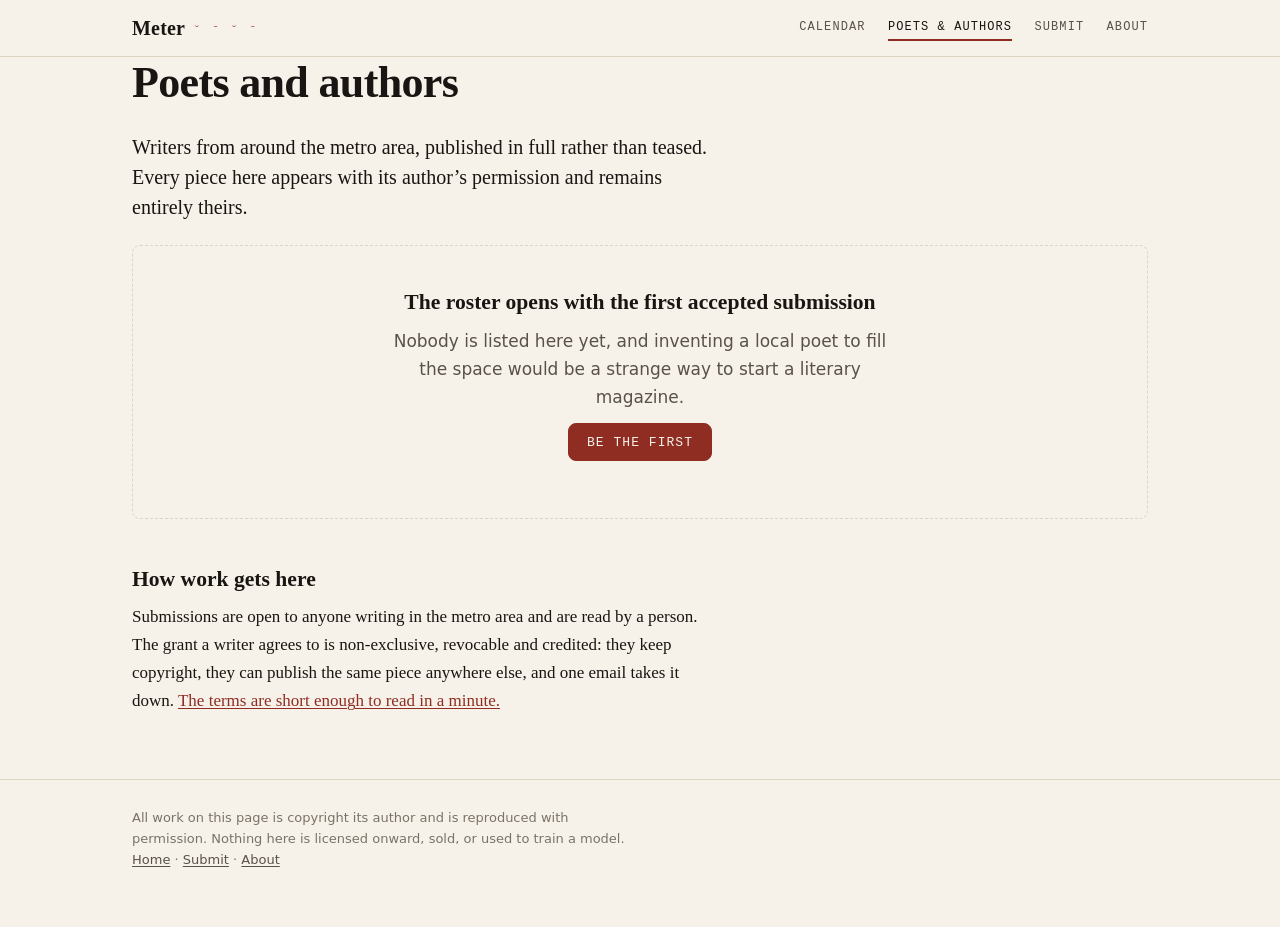
==== public/poets/index.html @ b556f037 "Scaffold Meter: NYC metro literary calendar and reading room A calendar for readings, open mics, wor" ====
<!DOCTYPE html>
<html lang="en" data-skin="paper">
<head>
<meta charset="UTF-8">
<meta name="viewport" content="width=device-width, initial-scale=1">
<title>Meter — Poets and authors</title>
<meta name="description" content="Poems and prose by writers in the New York metro area, published in full with their permission and on their terms.">
<meta name="color-scheme" content="light dark">
<link rel="stylesheet" href="../assets/css/meter.css">
</head>
<body>

<header class="top">
  <div class="shell top-inner">
    <a class="wordmark" href="../index.html">Meter<span class="scan">˘ ˉ ˘ ˉ</span></a>
    <nav class="links" aria-label="Main">
      <a href="../calendar.html">Calendar</a>
      <a href="index.html" aria-current="page">Poets &amp; authors</a>
      <a href="../submit.html">Submit</a>
      <a href="../about.html">About</a>
    </nav>
  </div>
</header>

<main class="shell">

  <h1>Poets and authors</h1>

  <div class="prose">
    <p class="lede">
      Writers from around the metro area, published in full rather than teased.
      Every piece here appears with its author&rsquo;s permission and remains entirely
      theirs.
    </p>
  </div>

  <div id="roster"></div>

  <div class="prose" style="margin-top:3rem">
    <h2>How work gets here</h2>
    <p>
      Submissions are open to anyone writing in the metro area and are read by a
      person. The grant a writer agrees to is non-exclusive, revocable and
      credited: they keep copyright, they can publish the same piece anywhere
      else, and one email takes it down.
      <a href="../submit.html">The terms are short enough to read in a minute.</a>
    </p>
  </div>

</main>

<footer class="colophon">
  <div class="shell">
    <p>
      All work on this page is copyright its author and is reproduced with
      permission. Nothing here is licensed onward, sold, or used to train a model.
      <a href="../index.html">Home</a> &middot;
      <a href="../submit.html">Submit</a> &middot;
      <a href="../about.html">About</a>
    </p>
  </div>
</footer>

<script>
  (function () {
    "use strict";

    function escapeHtml(value) {
      return String(value == null ? "" : value)
        .replace(/&/g, "&amp;").replace(/</g, "&lt;").replace(/>/g, "&gt;")
        .replace(/"/g, "&quot;").replace(/'/g, "&#39;");
    }

    var KIND = { poet: "Poet", author: "Author", both: "Poet and author" };

    // A piece is rendered inside <pre>: the line breaks a poet sent are the poem,
    // and no amount of responsive layout is worth reflowing them.
    function pieceHtml(piece) {
      var html = '<div class="piece">';
      if (piece.title) html += "<h3>" + escapeHtml(piece.title) + "</h3>";
      html += "<pre>" + escapeHtml(piece.text) + "</pre>";
      var credit = [];
      if (piece.form && piece.form !== "poem") credit.push(escapeHtml(piece.form));
      if (piece.note) credit.push(escapeHtml(piece.note));
      if (credit.length) html += '<p class="credit">' + credit.join(" &middot; ") + "</p>";
      return html + "</div>";
    }

    function writerHtml(writer) {
      var links = writer.links || {};
      var html = '<section class="writer" id="' + escapeHtml(writer.slug) + '">';
      html += "<h2>" + escapeHtml(writer.name) + "</h2>";

      var line = [];
      if (writer.kind && KIND[writer.kind]) line.push(KIND[writer.kind]);
      if (writer.based) line.push(escapeHtml(writer.based));
      if (line.length) html += '<p class="count">' + line.join(" &middot; ") + "</p>";

      if (writer.bio) html += '<div class="prose"><p>' + escapeHtml(writer.bio) + "</p></div>";

      (writer.pieces || []).forEach(function (piece) { html += pieceHtml(piece); });

      var tail = [];
      if (links.site) {
        tail.push('<a href="' + escapeHtml(links.site) +
                  '" target="_blank" rel="noopener noreferrer">Their site</a>');
      }
      if (links.social) {
        tail.push('<a href="' + escapeHtml(links.social) +
                  '" target="_blank" rel="noopener noreferrer">Elsewhere</a>');
      }
      if (links.buy) {
        tail.push('<a href="' + escapeHtml(links.buy) +
                  '" target="_blank" rel="noopener noreferrer">Buy the book</a>');
      }
      (writer.books || []).forEach(function (book) {
        var parts = [escapeHtml(book.title)];
        if (book.publisher) parts.push(escapeHtml(book.publisher));
        if (book.year) parts.push(book.year);
        tail.push(parts.join(", "));
      });
      if (tail.length) html += '<p class="credit">' + tail.join(" &middot; ") + "</p>";

      html += '<p class="credit">&copy; ' + escapeHtml(writer.name) +
              ", published here with permission.</p>";
      return html + "</section><hr>";
    }

    var target = document.getElementById("roster");

    fetch("../data/writers.json", { cache: "no-cache" })
      .then(function (response) {
        if (!response.ok) throw new Error("HTTP " + response.status);
        return response.json();
      })
      .then(function (data) {
        var writers = (data.writers || []).filter(function (writer) {
          return writer && writer.slug && writer.name;
        });
        if (!writers.length) {
          target.innerHTML =
            '<div class="empty"><h2>The roster opens with the first accepted submission</h2>' +
            "<p>Nobody is listed here yet, and inventing a local poet to fill the " +
            "space would be a strange way to start a literary magazine.</p>" +
            '<p><a class="btn" href="../submit.html">Be the first</a></p></div>';
          return;
        }
        target.innerHTML = writers.map(writerHtml).join("");
      })
      .catch(function () {
        target.innerHTML =
          '<div class="empty"><h2>The roster is not readable from here</h2>' +
          "<p>This page reads its writers from a data file, which a browser will " +
          "not fetch when the site is opened straight from disk.</p></div>";
      });
  })();
</script>
</body>
</html>
---- public/assets/css/meter.css ----
/* =============================================================================
   Meter — one stylesheet, two skins.

   A page declares which it wants on <html data-skin="paper"> or "board".

     paper  reading rooms: the landing page, writer profiles, submissions, about.
            Warm ground, serif at a real reading size, a single oxblood accent.
            Light-first, with a dark variant for anyone whose system asks.

     board  data rooms: the calendar. Inherits the datarail.org palette on
            purpose, so the family resemblance to /events is visible. Dark only —
            a board is a board.

   The split is the argument: writing is data, and the two deserve different
   rooms. Everything structural is shared so the two never drift apart.
   ============================================================================= */

/* ---- shared ---------------------------------------------------------------- */

:root {
  --font-serif: "Iowan Old Style", "Palatino Linotype", Palatino, "Book Antiqua", Georgia, serif;
  --font-sans: system-ui, -apple-system, BlinkMacSystemFont, "Segoe UI", Roboto, sans-serif;
  --font-mono: ui-monospace, SFMono-Regular, Menlo, Monaco, Consolas, "Liberation Mono", monospace;

  --shell: 1080px;
  --measure: 34em;          /* the reading measure, ~68 characters */
  --step: 1rem;
  --radius: 8px;
  --header-h: 56px;
  --transition: 150ms ease-out;
}

/* ---- paper ----------------------------------------------------------------- */

html[data-skin="paper"] {
  --bg: #f6f2ea;
  --bg-soft: #fffdf7;
  --bg-raised: #fffdf7;
  --fg: #191512;
  --muted: #5a5148;
  --dim: #7b7267;
  --rule: #ded4c4;
  --rule-hair: #e8e0d3;
  --accent: #8f2d22;
  --accent-ink: #8f2d22;
  --accent-wash: rgba(143, 45, 34, 0.07);
  --shade: rgba(25, 21, 18, 0.03);
  --body-font: var(--font-serif);
  --body-size: 1.0625rem;
  --body-leading: 1.65;
}

@media (prefers-color-scheme: dark) {
  html[data-skin="paper"]:not([data-theme="light"]) {
    --bg: #14110f;
    --bg-soft: #1b1714;
    --bg-raised: #1b1714;
    --fg: #ece6dc;
    --muted: #a99e90;
    --dim: #8b8175;
    --rule: #322b24;
    --rule-hair: #262019;
    --accent: #e0846a;
    --accent-ink: #e0846a;
    --accent-wash: rgba(224, 132, 106, 0.1);
    --shade: rgba(255, 255, 255, 0.03);
  }
}

/* ---- board (datarail.org palette) ----------------------------------------- */

html[data-skin="board"] {
  --bg: #05070b;
  --bg-soft: #0b0e16;
  --bg-raised: #10141f;
  --fg: #f5f5f7;
  --muted: #9ca3af;
  --dim: #7c8694;
  --rule: #1f2933;
  --rule-hair: rgba(31, 41, 51, 0.85);
  --accent: #42f5ff;
  --accent-ink: #42f5ff;
  --accent-strong: #42ffb3;
  --accent-warm: #ffd94a;
  --accent-wash: rgba(66, 245, 255, 0.09);
  --shade: rgba(255, 255, 255, 0.04);
  --body-font: var(--font-sans);
  --body-size: 0.9375rem;
  --body-leading: 1.55;
  color-scheme: dark;
}

/* ---- reset and base -------------------------------------------------------- */

* { box-sizing: border-box; }

body {
  margin: 0;
  background: var(--bg);
  color: var(--fg);
  font: var(--body-size)/var(--body-leading) var(--body-font);
  -webkit-font-smoothing: antialiased;
  text-rendering: optimizeLegibility;
}

a { color: var(--accent-ink); text-decoration-thickness: 1px; text-underline-offset: 2px; }
a:hover { text-decoration-thickness: 2px; }

h1, h2, h3 { line-height: 1.2; margin: 0 0 0.5em; font-weight: 600; }
h1 { font-size: clamp(1.9rem, 4.5vw, 2.75rem); letter-spacing: -0.015em; }
h2 { font-size: 1.35rem; }
h3 { font-size: 1.0625rem; }

hr { border: 0; border-top: 1px solid var(--rule); margin: calc(var(--step) * 2.5) 0; }

.shell { max-width: var(--shell); margin: 0 auto; padding: 0 clamp(1rem, 4vw, 2rem); }
.prose { max-width: var(--measure); }
.prose p { margin: 0 0 1.15em; }
.prose h2 { margin-top: 2em; }

.visually-hidden {
  position: absolute; width: 1px; height: 1px; overflow: hidden;
  clip: rect(0 0 0 0); white-space: nowrap;
}

/* ---- header ---------------------------------------------------------------- */

.top {
  position: sticky; top: 0; z-index: 20;
  background: color-mix(in srgb, var(--bg) 92%, transparent);
  backdrop-filter: blur(8px);
  border-bottom: 1px solid var(--rule);
}
.top-inner {
  display: flex; align-items: center; gap: clamp(0.75rem, 3vw, 2rem);
  min-height: var(--header-h);
}

.wordmark {
  display: flex; align-items: baseline; gap: 0.5rem;
  font: 600 1.25rem/1 var(--font-serif);
  letter-spacing: 0.01em;
  color: var(--fg); text-decoration: none;
}
.wordmark:hover { text-decoration: none; }
/* Scansion marks. The one place the metaphor is allowed to be literal. */
.wordmark .scan {
  font: 0.75rem/1 var(--font-mono);
  color: var(--accent-ink);
  letter-spacing: 0.18em;
  opacity: 0.8;
}

nav.links { margin-left: auto; display: flex; flex-wrap: wrap; gap: clamp(0.6rem, 2vw, 1.4rem); }
nav.links a {
  font: 500 0.75rem/1 var(--font-mono);
  letter-spacing: 0.09em; text-transform: uppercase;
  color: var(--muted); text-decoration: none;
  padding: 0.4rem 0; border-bottom: 2px solid transparent;
}
nav.links a:hover { color: var(--fg); }
nav.links a[aria-current="page"] { color: var(--fg); border-bottom-color: var(--accent); }

/* ---- footer ---------------------------------------------------------------- */

.colophon {
  margin-top: calc(var(--step) * 4);
  border-top: 1px solid var(--rule);
  padding: calc(var(--step) * 1.75) 0 calc(var(--step) * 3);
  color: var(--dim);
  font: 0.8125rem/1.6 var(--font-sans);
}
.colophon p { margin: 0 0 0.6em; max-width: 60ch; }
.colophon a { color: var(--muted); }

/* ---- notices --------------------------------------------------------------- */

.notice {
  border: 1px solid var(--rule);
  border-left: 3px solid var(--accent);
  background: var(--accent-wash);
  border-radius: var(--radius);
  padding: 0.85rem 1rem;
  margin: var(--step) 0;
  font: 0.875rem/1.55 var(--font-sans);
  color: var(--fg);
}
.notice strong { font-weight: 650; }
.notice--loud { border-left-color: var(--accent-warm, var(--accent)); }

.empty {
  border: 1px dashed var(--rule);
  border-radius: var(--radius);
  padding: clamp(1.5rem, 5vw, 2.75rem);
  text-align: center;
  color: var(--muted);
  font-family: var(--font-sans);
}
.empty h2 { color: var(--fg); font-family: var(--body-font); }
.empty p { max-width: 46ch; margin: 0 auto 0.75em; }

/* ---- controls -------------------------------------------------------------- */

.controls {
  display: flex; flex-wrap: wrap; gap: 0.5rem 0.75rem; align-items: center;
  padding: var(--step) 0;
  border-bottom: 1px solid var(--rule-hair);
}
.chips { display: flex; flex-wrap: wrap; gap: 0.4rem; }
.chip {
  font: 500 0.75rem/1 var(--font-mono);
  letter-spacing: 0.06em; text-transform: uppercase;
  color: var(--muted);
  background: transparent;
  border: 1px solid var(--rule);
  border-radius: 999px;
  padding: 0.45rem 0.8rem;
  cursor: pointer;
  transition: color var(--transition), border-color var(--transition), background var(--transition);
}
.chip:hover { color: var(--fg); border-color: var(--dim); }
.chip[aria-pressed="true"] {
  color: var(--bg); background: var(--accent); border-color: var(--accent);
}
html[data-skin="board"] .chip[aria-pressed="true"] { color: #05070b; }

.search {
  flex: 1 1 12rem; min-width: 9rem;
  font: 0.875rem var(--font-sans);
  color: var(--fg); background: var(--bg-soft);
  border: 1px solid var(--rule); border-radius: var(--radius);
  padding: 0.5rem 0.7rem;
}
.search::placeholder { color: var(--dim); }
.search:focus-visible { outline: 2px solid var(--accent); outline-offset: 1px; }

.count { font: 0.75rem/1 var(--font-mono); color: var(--dim); letter-spacing: 0.06em; }

/* ---- the board ------------------------------------------------------------- */

.daygroup { margin: calc(var(--step) * 2) 0 0; }
.daygroup > h2 {
  position: sticky; top: var(--header-h); z-index: 10;
  margin: 0 0 0.5rem;
  padding: 0.5rem 0;
  background: color-mix(in srgb, var(--bg) 94%, transparent);
  border-bottom: 1px solid var(--rule-hair);
  font: 500 0.75rem/1 var(--font-mono);
  letter-spacing: 0.12em; text-transform: uppercase;
  color: var(--muted);
}
.daygroup > h2 .today { color: var(--accent-warm, var(--accent)); }

.listing {
  display: grid;
  grid-template-columns: 4.5rem 1fr auto;
  gap: 0.35rem 1rem;
  align-items: baseline;
  padding: 0.85rem 0.5rem;
  border-bottom: 1px solid var(--rule-hair);
  border-radius: var(--radius);
}
.listing:hover { background: var(--shade); }
.listing .when { font: 0.8125rem/1.4 var(--font-mono); color: var(--accent-ink); }
.listing .what { min-width: 0; }
.listing .what h3 { margin: 0 0 0.15rem; font-size: 1rem; }
.listing .what h3 a { color: var(--fg); text-decoration: none; }
.listing .what h3 a:hover { color: var(--accent-ink); text-decoration: underline; }
.listing .where { font: 0.8125rem/1.5 var(--font-sans); color: var(--muted); }
.listing .where .dot { color: var(--dim); padding: 0 0.35rem; }
.listing .blurb {
  grid-column: 2; margin: 0.35rem 0 0;
  font: 0.8125rem/1.55 var(--font-sans); color: var(--dim);
  max-width: 62ch;
}
.listing .meta { display: flex; flex-direction: column; align-items: flex-end; gap: 0.3rem; }
.listing .price { font: 0.8125rem/1 var(--font-mono); color: var(--fg); white-space: nowrap; }

.tag {
  font: 500 0.6875rem/1 var(--font-mono);
  letter-spacing: 0.08em; text-transform: uppercase;
  border: 1px solid var(--rule); border-radius: 4px;
  padding: 0.25rem 0.4rem; color: var(--muted); white-space: nowrap;
}
.tag--reading  { color: var(--accent-ink); border-color: color-mix(in srgb, var(--accent) 40%, var(--rule)); }
.tag--openmic  { color: var(--accent-strong, var(--accent-ink)); border-color: color-mix(in srgb, var(--accent-strong, var(--accent)) 40%, var(--rule)); }
.tag--workshop { color: var(--accent-warm, var(--fg)); border-color: color-mix(in srgb, var(--accent-warm, var(--fg)) 40%, var(--rule)); }
.tag--launch   { color: var(--fg); }
.tag--panel    { color: var(--muted); }

.note-access, .note-reg {
  grid-column: 2; margin: 0.3rem 0 0;
  font: 0.75rem/1.5 var(--font-mono); color: var(--dim);
}
.note-access::before { content: "access "; color: var(--muted); }
.note-reg::before { content: "register "; color: var(--muted); }

@media (max-width: 620px) {
  .listing { grid-template-columns: 3.75rem 1fr; }
  .listing .meta { grid-column: 2; flex-direction: row; align-items: center; justify-content: flex-start; }
  .listing .blurb, .listing .note-access, .listing .note-reg { grid-column: 1 / -1; }
}

/* ---- paper pages ----------------------------------------------------------- */

.lede {
  font: 1.25rem/1.5 var(--body-font);
  color: var(--fg);
  max-width: 32em;
  margin: 0 0 1.5em;
}
html[data-skin="paper"] .hero { padding: clamp(2.5rem, 8vw, 5rem) 0 clamp(1.5rem, 4vw, 2.5rem); }

.cards { display: grid; gap: 1rem; grid-template-columns: repeat(auto-fit, minmax(15rem, 1fr)); }
.card {
  border: 1px solid var(--rule); border-radius: var(--radius);
  background: var(--bg-soft);
  padding: 1.1rem 1.15rem;
}
.card h3 { margin: 0 0 0.4rem; }
.card p { margin: 0; font: 0.875rem/1.6 var(--font-sans); color: var(--muted); }
.card .stat { font: 600 1.75rem/1 var(--font-mono); color: var(--accent-ink); display: block; margin-bottom: 0.3rem; }

.piece {
  border-left: 2px solid var(--rule);
  padding-left: clamp(1rem, 3vw, 1.75rem);
  margin: 2rem 0;
}
.piece h3 { font-family: var(--font-serif); font-style: italic; font-weight: 500; }
/* A poem is not prose: preserve the poet's line breaks exactly as submitted. */
.piece pre {
  font: 1.0625rem/1.7 var(--font-serif);
  white-space: pre-wrap;
  margin: 0 0 0.75rem;
  color: var(--fg);
}
.piece .credit { font: 0.8125rem/1.5 var(--font-sans); color: var(--dim); }

.terms { counter-reset: term; list-style: none; padding: 0; max-width: var(--measure); }
.terms li {
  counter-increment: term;
  position: relative;
  padding-left: 2.25rem;
  margin-bottom: 1rem;
}
.terms li::before {
  content: counter(term);
  position: absolute; left: 0; top: 0.1em;
  font: 500 0.75rem/1.6 var(--font-mono);
  color: var(--accent-ink);
  border: 1px solid var(--rule); border-radius: 50%;
  width: 1.6rem; height: 1.6rem; text-align: center;
}

.datatable { width: 100%; border-collapse: collapse; font: 0.875rem var(--font-sans); }
.datatable th, .datatable td {
  text-align: left; padding: 0.55rem 0.6rem;
  border-bottom: 1px solid var(--rule-hair);
}
.datatable th {
  font: 500 0.6875rem/1 var(--font-mono);
  letter-spacing: 0.08em; text-transform: uppercase; color: var(--muted);
}
.datatable td.num { font-family: var(--font-mono); text-align: right; }
.datatable tr td.zero { color: var(--dim); }
.scroll-x { overflow-x: auto; }

.btn {
  display: inline-block;
  font: 500 0.8125rem/1 var(--font-mono);
  letter-spacing: 0.08em; text-transform: uppercase;
  color: var(--bg); background: var(--accent);
  border: 1px solid var(--accent); border-radius: var(--radius);
  padding: 0.7rem 1.1rem; text-decoration: none;
}
.btn:hover { text-decoration: none; filter: brightness(1.08); }
.btn--ghost { color: var(--accent-ink); background: transparent; }
html[data-skin="board"] .btn { color: #05070b; }

@media (prefers-reduced-motion: reduce) {
  * { transition: none !important; }
}
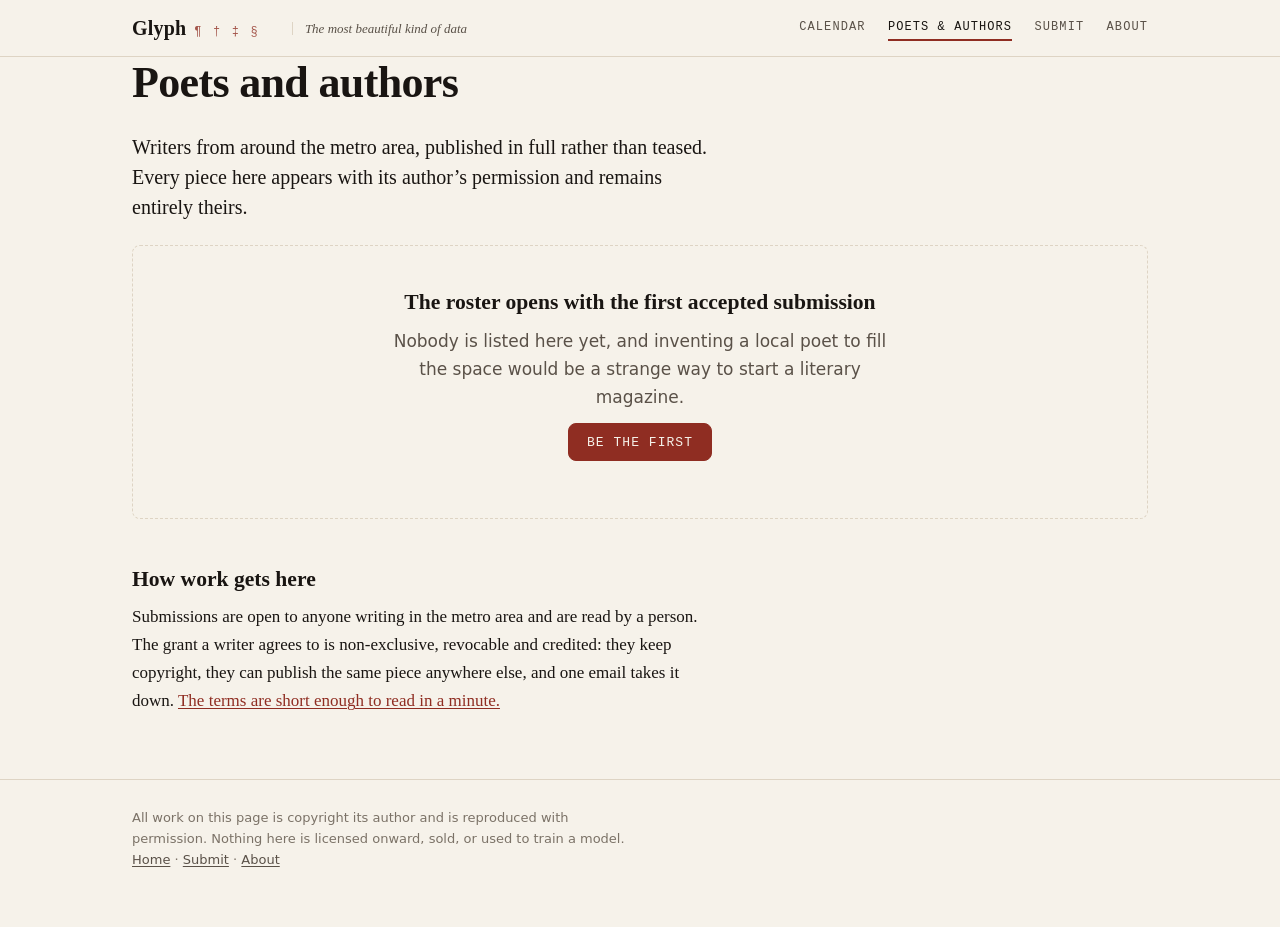
==== commit c5d58e33: "Rename Meter to Glyph and add the slogan Meter named the wrong thing: it pointed at prosody, which i" ====
--- a/public/poets/index.html
+++ b/public/poets/index.html
@@ -3,16 +3,17 @@
 <head>
 <meta charset="UTF-8">
 <meta name="viewport" content="width=device-width, initial-scale=1">
-<title>Meter — Poets and authors</title>
+<title>Glyph — Poets and authors</title>
 <meta name="description" content="Poems and prose by writers in the New York metro area, published in full with their permission and on their terms.">
 <meta name="color-scheme" content="light dark">
-<link rel="stylesheet" href="../assets/css/meter.css">
+<link rel="stylesheet" href="../assets/css/glyph.css">
 </head>
 <body>
 
 <header class="top">
   <div class="shell top-inner">
-    <a class="wordmark" href="../index.html">Meter<span class="scan">˘ ˉ ˘ ˉ</span></a>
+    <a class="wordmark" href="../index.html">Glyph<span class="marks">&#182; &#8224; &#8225; &#167;</span></a>
+      <span class="tagline">The most beautiful kind of data</span>
     <nav class="links" aria-label="Main">
       <a href="../calendar.html">Calendar</a>
       <a href="index.html" aria-current="page">Poets &amp; authors</a>
--- a/public/assets/css/glyph.css
+++ b/public/assets/css/glyph.css
@@ -0,0 +1,394 @@
+/* =============================================================================
+   Glyph — one stylesheet, two skins.
+
+   A page declares which it wants on <html data-skin="paper"> or "board".
+
+     paper  reading rooms: the landing page, writer profiles, submissions, about.
+            Warm ground, serif at a real reading size, a single oxblood accent.
+            Light-first, with a dark variant for anyone whose system asks.
+
+     board  data rooms: the calendar. Inherits the datarail.org palette on
+            purpose, so the family resemblance to /events is visible. Dark only —
+            a board is a board.
+
+   The split is the argument: writing is data, and the two deserve different
+   rooms. Everything structural is shared so the two never drift apart.
+   ============================================================================= */
+
+/* ---- shared ---------------------------------------------------------------- */
+
+:root {
+  --font-serif: "Iowan Old Style", "Palatino Linotype", Palatino, "Book Antiqua", Georgia, serif;
+  --font-sans: system-ui, -apple-system, BlinkMacSystemFont, "Segoe UI", Roboto, sans-serif;
+  --font-mono: ui-monospace, SFMono-Regular, Menlo, Monaco, Consolas, "Liberation Mono", monospace;
+
+  --shell: 1080px;
+  --measure: 34em;          /* the reading measure, ~68 characters */
+  --step: 1rem;
+  --radius: 8px;
+  --header-h: 56px;
+  --transition: 150ms ease-out;
+}
+
+/* ---- paper ----------------------------------------------------------------- */
+
+html[data-skin="paper"] {
+  --bg: #f6f2ea;
+  --bg-soft: #fffdf7;
+  --bg-raised: #fffdf7;
+  --fg: #191512;
+  --muted: #5a5148;
+  --dim: #7b7267;
+  --rule: #ded4c4;
+  --rule-hair: #e8e0d3;
+  --accent: #8f2d22;
+  --accent-ink: #8f2d22;
+  --accent-wash: rgba(143, 45, 34, 0.07);
+  --shade: rgba(25, 21, 18, 0.03);
+  --body-font: var(--font-serif);
+  --body-size: 1.0625rem;
+  --body-leading: 1.65;
+}
+
+@media (prefers-color-scheme: dark) {
+  html[data-skin="paper"]:not([data-theme="light"]) {
+    --bg: #14110f;
+    --bg-soft: #1b1714;
+    --bg-raised: #1b1714;
+    --fg: #ece6dc;
+    --muted: #a99e90;
+    --dim: #8b8175;
+    --rule: #322b24;
+    --rule-hair: #262019;
+    --accent: #e0846a;
+    --accent-ink: #e0846a;
+    --accent-wash: rgba(224, 132, 106, 0.1);
+    --shade: rgba(255, 255, 255, 0.03);
+  }
+}
+
+/* ---- board (datarail.org palette) ----------------------------------------- */
+
+html[data-skin="board"] {
+  --bg: #05070b;
+  --bg-soft: #0b0e16;
+  --bg-raised: #10141f;
+  --fg: #f5f5f7;
+  --muted: #9ca3af;
+  --dim: #7c8694;
+  --rule: #1f2933;
+  --rule-hair: rgba(31, 41, 51, 0.85);
+  --accent: #42f5ff;
+  --accent-ink: #42f5ff;
+  --accent-strong: #42ffb3;
+  --accent-warm: #ffd94a;
+  --accent-wash: rgba(66, 245, 255, 0.09);
+  --shade: rgba(255, 255, 255, 0.04);
+  --body-font: var(--font-sans);
+  --body-size: 0.9375rem;
+  --body-leading: 1.55;
+  color-scheme: dark;
+}
+
+/* ---- reset and base -------------------------------------------------------- */
+
+* { box-sizing: border-box; }
+
+body {
+  margin: 0;
+  background: var(--bg);
+  color: var(--fg);
+  font: var(--body-size)/var(--body-leading) var(--body-font);
+  -webkit-font-smoothing: antialiased;
+  text-rendering: optimizeLegibility;
+}
+
+a { color: var(--accent-ink); text-decoration-thickness: 1px; text-underline-offset: 2px; }
+a:hover { text-decoration-thickness: 2px; }
+
+h1, h2, h3 { line-height: 1.2; margin: 0 0 0.5em; font-weight: 600; }
+h1 { font-size: clamp(1.9rem, 4.5vw, 2.75rem); letter-spacing: -0.015em; }
+h2 { font-size: 1.35rem; }
+h3 { font-size: 1.0625rem; }
+
+hr { border: 0; border-top: 1px solid var(--rule); margin: calc(var(--step) * 2.5) 0; }
+
+.shell { max-width: var(--shell); margin: 0 auto; padding: 0 clamp(1rem, 4vw, 2rem); }
+.prose { max-width: var(--measure); }
+.prose p { margin: 0 0 1.15em; }
+.prose h2 { margin-top: 2em; }
+
+.visually-hidden {
+  position: absolute; width: 1px; height: 1px; overflow: hidden;
+  clip: rect(0 0 0 0); white-space: nowrap;
+}
+
+/* ---- header ---------------------------------------------------------------- */
+
+.top {
+  position: sticky; top: 0; z-index: 20;
+  background: color-mix(in srgb, var(--bg) 92%, transparent);
+  backdrop-filter: blur(8px);
+  border-bottom: 1px solid var(--rule);
+}
+.top-inner {
+  display: flex; align-items: center; gap: clamp(0.75rem, 3vw, 2rem);
+  min-height: var(--header-h);
+}
+
+.wordmark {
+  display: flex; align-items: baseline; gap: 0.5rem;
+  font: 600 1.25rem/1 var(--font-serif);
+  letter-spacing: 0.01em;
+  color: var(--fg); text-decoration: none;
+}
+.wordmark:hover { text-decoration: none; }
+/* Reference marks — pilcrow, dagger, double dagger, section. The marks a text
+   carries to point at itself, which is the name doing its own explaining. */
+.wordmark .marks {
+  font: 0.75rem/1 var(--font-mono);
+  color: var(--accent-ink);
+  letter-spacing: 0.18em;
+  opacity: 0.8;
+}
+
+/* The slogan, in the header lockup on every page but the landing one, where the
+   hero says it at full size instead. Folds away before it can crowd the nav. */
+.tagline {
+  font: italic 0.8125rem/1 var(--font-serif);
+  color: var(--muted);
+  border-left: 1px solid var(--rule);
+  padding-left: 0.75rem;
+  white-space: nowrap;
+}
+@media (max-width: 900px) { .tagline { display: none; } }
+
+nav.links { margin-left: auto; display: flex; flex-wrap: wrap; gap: clamp(0.6rem, 2vw, 1.4rem); }
+nav.links a {
+  font: 500 0.75rem/1 var(--font-mono);
+  letter-spacing: 0.09em; text-transform: uppercase;
+  color: var(--muted); text-decoration: none;
+  padding: 0.4rem 0; border-bottom: 2px solid transparent;
+}
+nav.links a:hover { color: var(--fg); }
+nav.links a[aria-current="page"] { color: var(--fg); border-bottom-color: var(--accent); }
+
+/* ---- footer ---------------------------------------------------------------- */
+
+.colophon {
+  margin-top: calc(var(--step) * 4);
+  border-top: 1px solid var(--rule);
+  padding: calc(var(--step) * 1.75) 0 calc(var(--step) * 3);
+  color: var(--dim);
+  font: 0.8125rem/1.6 var(--font-sans);
+}
+.colophon p { margin: 0 0 0.6em; max-width: 60ch; }
+.colophon a { color: var(--muted); }
+
+/* ---- notices --------------------------------------------------------------- */
+
+.notice {
+  border: 1px solid var(--rule);
+  border-left: 3px solid var(--accent);
+  background: var(--accent-wash);
+  border-radius: var(--radius);
+  padding: 0.85rem 1rem;
+  margin: var(--step) 0;
+  font: 0.875rem/1.55 var(--font-sans);
+  color: var(--fg);
+}
+.notice strong { font-weight: 650; }
+.notice--loud { border-left-color: var(--accent-warm, var(--accent)); }
+
+.empty {
+  border: 1px dashed var(--rule);
+  border-radius: var(--radius);
+  padding: clamp(1.5rem, 5vw, 2.75rem);
+  text-align: center;
+  color: var(--muted);
+  font-family: var(--font-sans);
+}
+.empty h2 { color: var(--fg); font-family: var(--body-font); }
+.empty p { max-width: 46ch; margin: 0 auto 0.75em; }
+
+/* ---- controls -------------------------------------------------------------- */
+
+.controls {
+  display: flex; flex-wrap: wrap; gap: 0.5rem 0.75rem; align-items: center;
+  padding: var(--step) 0;
+  border-bottom: 1px solid var(--rule-hair);
+}
+.chips { display: flex; flex-wrap: wrap; gap: 0.4rem; }
+.chip {
+  font: 500 0.75rem/1 var(--font-mono);
+  letter-spacing: 0.06em; text-transform: uppercase;
+  color: var(--muted);
+  background: transparent;
+  border: 1px solid var(--rule);
+  border-radius: 999px;
+  padding: 0.45rem 0.8rem;
+  cursor: pointer;
+  transition: color var(--transition), border-color var(--transition), background var(--transition);
+}
+.chip:hover { color: var(--fg); border-color: var(--dim); }
+.chip[aria-pressed="true"] {
+  color: var(--bg); background: var(--accent); border-color: var(--accent);
+}
+html[data-skin="board"] .chip[aria-pressed="true"] { color: #05070b; }
+
+.search {
+  flex: 1 1 12rem; min-width: 9rem;
+  font: 0.875rem var(--font-sans);
+  color: var(--fg); background: var(--bg-soft);
+  border: 1px solid var(--rule); border-radius: var(--radius);
+  padding: 0.5rem 0.7rem;
+}
+.search::placeholder { color: var(--dim); }
+.search:focus-visible { outline: 2px solid var(--accent); outline-offset: 1px; }
+
+.count { font: 0.75rem/1 var(--font-mono); color: var(--dim); letter-spacing: 0.06em; }
+
+/* ---- the board ------------------------------------------------------------- */
+
+.daygroup { margin: calc(var(--step) * 2) 0 0; }
+.daygroup > h2 {
+  position: sticky; top: var(--header-h); z-index: 10;
+  margin: 0 0 0.5rem;
+  padding: 0.5rem 0;
+  background: color-mix(in srgb, var(--bg) 94%, transparent);
+  border-bottom: 1px solid var(--rule-hair);
+  font: 500 0.75rem/1 var(--font-mono);
+  letter-spacing: 0.12em; text-transform: uppercase;
+  color: var(--muted);
+}
+.daygroup > h2 .today { color: var(--accent-warm, var(--accent)); }
+
+.listing {
+  display: grid;
+  grid-template-columns: 4.5rem 1fr auto;
+  gap: 0.35rem 1rem;
+  align-items: baseline;
+  padding: 0.85rem 0.5rem;
+  border-bottom: 1px solid var(--rule-hair);
+  border-radius: var(--radius);
+}
+.listing:hover { background: var(--shade); }
+.listing .when { font: 0.8125rem/1.4 var(--font-mono); color: var(--accent-ink); }
+.listing .what { min-width: 0; }
+.listing .what h3 { margin: 0 0 0.15rem; font-size: 1rem; }
+.listing .what h3 a { color: var(--fg); text-decoration: none; }
+.listing .what h3 a:hover { color: var(--accent-ink); text-decoration: underline; }
+.listing .where { font: 0.8125rem/1.5 var(--font-sans); color: var(--muted); }
+.listing .where .dot { color: var(--dim); padding: 0 0.35rem; }
+.listing .blurb {
+  grid-column: 2; margin: 0.35rem 0 0;
+  font: 0.8125rem/1.55 var(--font-sans); color: var(--dim);
+  max-width: 62ch;
+}
+.listing .meta { display: flex; flex-direction: column; align-items: flex-end; gap: 0.3rem; }
+.listing .price { font: 0.8125rem/1 var(--font-mono); color: var(--fg); white-space: nowrap; }
+
+.tag {
+  font: 500 0.6875rem/1 var(--font-mono);
+  letter-spacing: 0.08em; text-transform: uppercase;
+  border: 1px solid var(--rule); border-radius: 4px;
+  padding: 0.25rem 0.4rem; color: var(--muted); white-space: nowrap;
+}
+.tag--reading  { color: var(--accent-ink); border-color: color-mix(in srgb, var(--accent) 40%, var(--rule)); }
+.tag--openmic  { color: var(--accent-strong, var(--accent-ink)); border-color: color-mix(in srgb, var(--accent-strong, var(--accent)) 40%, var(--rule)); }
+.tag--workshop { color: var(--accent-warm, var(--fg)); border-color: color-mix(in srgb, var(--accent-warm, var(--fg)) 40%, var(--rule)); }
+.tag--launch   { color: var(--fg); }
+.tag--panel    { color: var(--muted); }
+
+.note-access, .note-reg {
+  grid-column: 2; margin: 0.3rem 0 0;
+  font: 0.75rem/1.5 var(--font-mono); color: var(--dim);
+}
+.note-access::before { content: "access "; color: var(--muted); }
+.note-reg::before { content: "register "; color: var(--muted); }
+
+@media (max-width: 620px) {
+  .listing { grid-template-columns: 3.75rem 1fr; }
+  .listing .meta { grid-column: 2; flex-direction: row; align-items: center; justify-content: flex-start; }
+  .listing .blurb, .listing .note-access, .listing .note-reg { grid-column: 1 / -1; }
+}
+
+/* ---- paper pages ----------------------------------------------------------- */
+
+.lede {
+  font: 1.25rem/1.5 var(--body-font);
+  color: var(--fg);
+  max-width: 32em;
+  margin: 0 0 1.5em;
+}
+html[data-skin="paper"] .hero { padding: clamp(2.5rem, 8vw, 5rem) 0 clamp(1.5rem, 4vw, 2.5rem); }
+
+.cards { display: grid; gap: 1rem; grid-template-columns: repeat(auto-fit, minmax(15rem, 1fr)); }
+.card {
+  border: 1px solid var(--rule); border-radius: var(--radius);
+  background: var(--bg-soft);
+  padding: 1.1rem 1.15rem;
+}
+.card h3 { margin: 0 0 0.4rem; }
+.card p { margin: 0; font: 0.875rem/1.6 var(--font-sans); color: var(--muted); }
+.card .stat { font: 600 1.75rem/1 var(--font-mono); color: var(--accent-ink); display: block; margin-bottom: 0.3rem; }
+
+.piece {
+  border-left: 2px solid var(--rule);
+  padding-left: clamp(1rem, 3vw, 1.75rem);
+  margin: 2rem 0;
+}
+.piece h3 { font-family: var(--font-serif); font-style: italic; font-weight: 500; }
+/* A poem is not prose: preserve the poet's line breaks exactly as submitted. */
+.piece pre {
+  font: 1.0625rem/1.7 var(--font-serif);
+  white-space: pre-wrap;
+  margin: 0 0 0.75rem;
+  color: var(--fg);
+}
+.piece .credit { font: 0.8125rem/1.5 var(--font-sans); color: var(--dim); }
+
+.terms { counter-reset: term; list-style: none; padding: 0; max-width: var(--measure); }
+.terms li {
+  counter-increment: term;
+  position: relative;
+  padding-left: 2.25rem;
+  margin-bottom: 1rem;
+}
+.terms li::before {
+  content: counter(term);
+  position: absolute; left: 0; top: 0.1em;
+  font: 500 0.75rem/1.6 var(--font-mono);
+  color: var(--accent-ink);
+  border: 1px solid var(--rule); border-radius: 50%;
+  width: 1.6rem; height: 1.6rem; text-align: center;
+}
+
+.datatable { width: 100%; border-collapse: collapse; font: 0.875rem var(--font-sans); }
+.datatable th, .datatable td {
+  text-align: left; padding: 0.55rem 0.6rem;
+  border-bottom: 1px solid var(--rule-hair);
+}
+.datatable th {
+  font: 500 0.6875rem/1 var(--font-mono);
+  letter-spacing: 0.08em; text-transform: uppercase; color: var(--muted);
+}
+.datatable td.num { font-family: var(--font-mono); text-align: right; }
+.datatable tr td.zero { color: var(--dim); }
+.scroll-x { overflow-x: auto; }
+
+.btn {
+  display: inline-block;
+  font: 500 0.8125rem/1 var(--font-mono);
+  letter-spacing: 0.08em; text-transform: uppercase;
+  color: var(--bg); background: var(--accent);
+  border: 1px solid var(--accent); border-radius: var(--radius);
+  padding: 0.7rem 1.1rem; text-decoration: none;
+}
+.btn:hover { text-decoration: none; filter: brightness(1.08); }
+.btn--ghost { color: var(--accent-ink); background: transparent; }
+html[data-skin="board"] .btn { color: #05070b; }
+
+@media (prefers-reduced-motion: reduce) {
+  * { transition: none !important; }
+}
